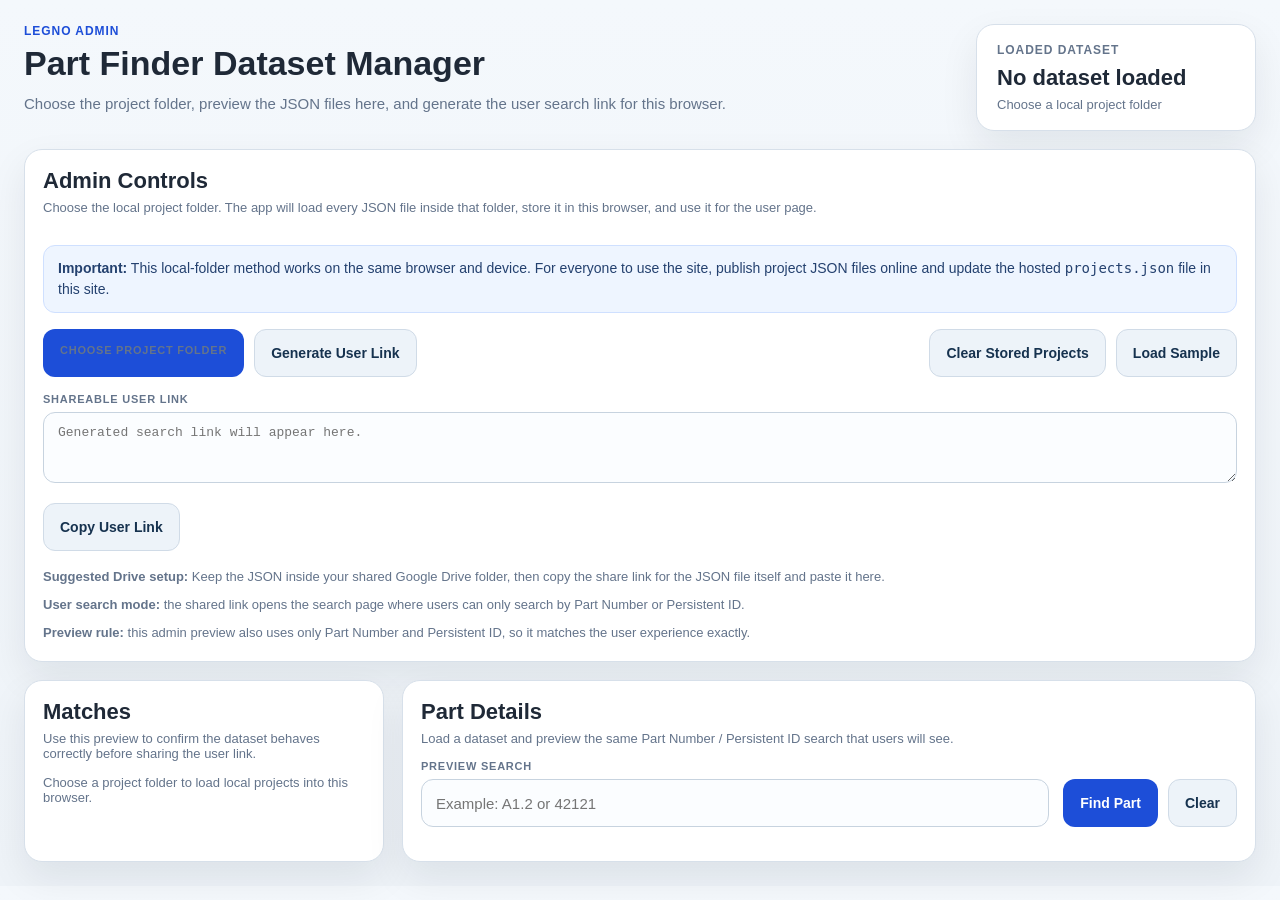
==== part-finder-web/admin.html @ a8980a0c "Add files via upload" ====
<!DOCTYPE html>
<html lang="en">
<head>
  <meta charset="UTF-8">
  <meta name="viewport" content="width=device-width, initial-scale=1.0">
  <title>LEGNO Part Finder Admin</title>
  <link rel="stylesheet" href="./styles.css">
</head>
<body data-mode="admin">
  <div class="app-shell">
    <header class="hero">
      <div>
        <p class="eyebrow">LEGNO Admin</p>
        <h1>Part Finder Dataset Manager</h1>
        <p class="hero-copy">
          Choose the project folder, preview the JSON files here, and generate the user search link for this browser.
        </p>
      </div>
      <div class="hero-card">
        <div class="hero-stat-label">Loaded Dataset</div>
        <div class="hero-stat-value" id="dataset-name">No dataset loaded</div>
        <div class="hero-stat-meta" id="dataset-meta">Choose a local project folder</div>
      </div>
    </header>

    <section class="card admin-card">
      <div class="panel-header">
        <h2>Admin Controls</h2>
        <p>
          Choose the local project folder. The app will load every JSON file inside that folder, store it in this browser, and use it for the user page.
        </p>
      </div>

      <div class="admin-alert">
        <strong>Important:</strong> This local-folder method works on the same browser and device. For everyone to use the site, publish project JSON files online and update the hosted <code>projects.json</code> file in this site.
      </div>

      <div class="admin-grid">
        <div class="toolbar-actions">
          <label class="file-button file-button-primary">
            <input id="project-folder" type="file" webkitdirectory directory multiple accept=".json,application/json">
            <span>Choose Project Folder</span>
          </label>
          <button id="generate-link-button" class="btn btn-secondary" type="button">Generate User Link</button>
        </div>

        <div class="toolbar-actions toolbar-actions-right">
          <button id="clear-projects-button" class="btn btn-secondary" type="button">Clear Stored Projects</button>
          <button id="sample-button" class="btn btn-secondary" type="button">Load Sample</button>
        </div>
      </div>

      <div class="toolbar-group generated-link">
        <label for="generated-link">Shareable User Link</label>
        <textarea id="generated-link" rows="3" readonly placeholder="Generated search link will appear here."></textarea>
      </div>

      <div class="toolbar-actions">
        <button id="copy-link-button" class="btn btn-secondary" type="button">Copy User Link</button>
      </div>

      <div class="admin-notes">
        <p><strong>Suggested Drive setup:</strong> Keep the JSON inside your shared Google Drive folder, then copy the share link for the JSON file itself and paste it here.</p>
        <p><strong>User search mode:</strong> the shared link opens the search page where users can only search by Part Number or Persistent ID.</p>
        <p><strong>Preview rule:</strong> this admin preview also uses only Part Number and Persistent ID, so it matches the user experience exactly.</p>
      </div>
    </section>

    <section class="layout-grid">
      <aside class="card results-panel">
        <div class="panel-header">
          <h2>Matches</h2>
          <p>Use this preview to confirm the dataset behaves correctly before sharing the user link.</p>
        </div>
        <p id="status-message" class="status-message">Load a dataset to preview search results.</p>
        <div id="results" class="results-list"></div>
      </aside>

      <main class="card details-panel">
        <div class="panel-header">
          <h2 id="detail-title">Part Details</h2>
          <p id="detail-subtitle">Preview the part details that users will see after searching.</p>
        </div>
        <div class="toolbar toolbar-inline">
          <div class="toolbar-group">
            <label for="part-query">Preview Search</label>
            <input id="part-query" type="text" placeholder="Example: A1.2 or 42121">
          </div>
          <div class="toolbar-actions">
            <button id="find-button" class="btn btn-primary" type="button">Find Part</button>
            <button id="clear-button" class="btn btn-secondary" type="button">Clear</button>
          </div>
        </div>
        <div id="details-grid" class="details-grid"></div>
      </main>
    </section>
  </div>

  <script src="./sample-data.js"></script>
  <script src="./app.js"></script>
</body>
</html>
---- part-finder-web/styles.css ----
:root {
  --bg: #eef3f8;
  --panel: #ffffff;
  --line: #d7e0ea;
  --text: #1f2937;
  --muted: #64748b;
  --primary: #1d4ed8;
  --primary-soft: #dbeafe;
  --result: #f8fbff;
  --shadow: 0 16px 38px rgba(15, 23, 42, 0.08);
}

* {
  box-sizing: border-box;
}

body {
  margin: 0;
  background: linear-gradient(180deg, #f4f8fc 0%, var(--bg) 100%);
  color: var(--text);
  font-family: "Segoe UI", Tahoma, sans-serif;
}

.app-shell {
  max-width: 1400px;
  margin: 0 auto;
  padding: 24px;
  display: flex;
  flex-direction: column;
  gap: 18px;
}

.hero {
  display: flex;
  justify-content: space-between;
  gap: 18px;
  align-items: stretch;
}

.eyebrow {
  margin: 0 0 8px;
  text-transform: uppercase;
  letter-spacing: 0.08em;
  font-size: 12px;
  font-weight: 700;
  color: var(--primary);
}

.hero h1 {
  margin: 0 0 10px;
  font-size: 34px;
  line-height: 1.05;
}

.hero-copy {
  margin: 0;
  max-width: 720px;
  color: var(--muted);
  font-size: 15px;
  line-height: 1.55;
}

.hero-card,
.card {
  background: var(--panel);
  border: 1px solid var(--line);
  border-radius: 18px;
  box-shadow: var(--shadow);
}

.hero-card {
  min-width: 280px;
  padding: 18px 20px;
  display: flex;
  flex-direction: column;
  justify-content: center;
}

.hero-stat-label {
  font-size: 12px;
  text-transform: uppercase;
  letter-spacing: 0.08em;
  color: var(--muted);
  font-weight: 700;
}

.hero-stat-value {
  margin-top: 8px;
  font-size: 22px;
  font-weight: 800;
}

.hero-stat-meta {
  margin-top: 6px;
  font-size: 13px;
  color: var(--muted);
}

.card {
  padding: 18px;
}

.toolbar {
  display: grid;
  grid-template-columns: minmax(280px, 1fr) auto auto;
  gap: 14px;
  align-items: end;
}

.toolbar-user {
  grid-template-columns: minmax(320px, 1fr) auto;
}

.toolbar-inline {
  margin-bottom: 16px;
  padding: 0;
  box-shadow: none;
  border: none;
  background: transparent;
  grid-template-columns: minmax(260px, 1fr) auto;
}

.toolbar-group label,
.file-button span {
  display: block;
  margin-bottom: 7px;
  font-size: 11px;
  font-weight: 800;
  text-transform: uppercase;
  letter-spacing: 0.07em;
  color: var(--muted);
}

.toolbar-group input {
  width: 100%;
  min-height: 48px;
  border: 1px solid #c7d3df;
  border-radius: 12px;
  padding: 0 14px;
  font-size: 15px;
  background: #fbfdff;
}

.select-input {
  width: 100%;
  min-height: 48px;
  border: 1px solid #c7d3df;
  border-radius: 12px;
  padding: 0 14px;
  font-size: 15px;
  background: #fbfdff;
  color: var(--text);
}

.toolbar-actions {
  display: flex;
  gap: 10px;
  flex-wrap: wrap;
}

.toolbar-actions-right {
  justify-content: flex-end;
}

.btn,
.file-button {
  min-height: 48px;
  border-radius: 12px;
  border: 1px solid transparent;
  padding: 0 16px;
  font-size: 14px;
  font-weight: 700;
  cursor: pointer;
}

.btn-primary {
  background: var(--primary);
  color: #fff;
}

.btn-secondary,
.file-button {
  background: #edf3f9;
  color: #16324f;
  border-color: #d0dbe7;
}

.file-button-primary {
  background: var(--primary);
  color: #fff;
  border-color: transparent;
}

.file-button {
  display: inline-flex;
  align-items: center;
  justify-content: center;
  position: relative;
  overflow: hidden;
}

.file-button input {
  position: absolute;
  inset: 0;
  opacity: 0;
  cursor: pointer;
}

.layout-grid {
  display: grid;
  grid-template-columns: 360px 1fr;
  gap: 18px;
}

.source-card {
  padding-top: 14px;
  padding-bottom: 14px;
}

.project-card {
  padding-top: 16px;
  padding-bottom: 14px;
}

.project-help {
  margin: 10px 0 0;
  color: var(--muted);
  font-size: 13px;
}

.panel-header h2 {
  margin: 0 0 6px;
  font-size: 22px;
}

.panel-header.compact h2 {
  font-size: 18px;
}

.panel-header p {
  margin: 0 0 14px;
  color: var(--muted);
  font-size: 13px;
}

.status-message {
  margin: 0 0 14px;
  font-size: 13px;
  color: var(--muted);
}

.results-list {
  display: flex;
  flex-direction: column;
  gap: 10px;
  max-height: 680px;
  overflow: auto;
  padding-right: 4px;
}

.result-card {
  padding: 12px;
  border-radius: 14px;
  border: 1px solid #dce6f1;
  background: var(--result);
  cursor: pointer;
  transition: 0.15s ease;
}

.result-card:hover {
  border-color: #9dbbf2;
  background: #eff6ff;
}

.result-card.active {
  border-color: var(--primary);
  background: var(--primary-soft);
}

.result-code {
  font-size: 16px;
  font-weight: 800;
  margin-bottom: 4px;
}

.result-line {
  font-size: 12px;
  color: #46566b;
  line-height: 1.45;
}

.details-grid {
  display: grid;
  grid-template-columns: repeat(3, minmax(0, 1fr));
  gap: 12px;
}

.detail-card {
  padding: 12px;
  border-radius: 14px;
  border: 1px solid #e0e7ef;
  background: #f9fbfd;
}

.detail-key {
  font-size: 11px;
  font-weight: 800;
  text-transform: uppercase;
  letter-spacing: 0.07em;
  color: var(--muted);
  margin-bottom: 7px;
}

.detail-value {
  font-size: 14px;
  line-height: 1.45;
  word-break: break-word;
}

.json-example {
  margin: 0;
  background: #0f172a;
  color: #e2e8f0;
  border-radius: 14px;
  padding: 16px;
  overflow: auto;
  font-size: 12px;
  line-height: 1.6;
}

.admin-card {
  display: flex;
  flex-direction: column;
  gap: 16px;
}

.admin-alert {
  border: 1px solid #cfe0ff;
  background: #eef5ff;
  color: #24416f;
  border-radius: 12px;
  padding: 12px 14px;
  font-size: 14px;
  line-height: 1.5;
}

.admin-grid {
  display: grid;
  grid-template-columns: auto auto;
  gap: 14px;
  align-items: end;
  justify-content: space-between;
}

.generated-link textarea {
  width: 100%;
  border: 1px solid #c7d3df;
  border-radius: 12px;
  background: #fbfdff;
  padding: 12px 14px;
  font-family: Consolas, "Courier New", monospace;
  font-size: 13px;
  resize: vertical;
}

.admin-notes {
  display: grid;
  gap: 8px;
  color: var(--muted);
  font-size: 13px;
  line-height: 1.55;
}

.admin-notes p {
  margin: 0;
}

@media (max-width: 1120px) {
  .layout-grid {
    grid-template-columns: 1fr;
  }

  .details-grid {
    grid-template-columns: repeat(2, minmax(0, 1fr));
  }
}

@media (max-width: 920px) {
  .hero,
  .toolbar,
  .admin-grid {
    grid-template-columns: 1fr;
    display: grid;
  }

  .hero-card {
    min-width: 0;
  }

  .toolbar-actions-right {
    justify-content: flex-start;
  }
}

@media (max-width: 640px) {
  .app-shell {
    padding: 16px;
  }

  .details-grid {
    grid-template-columns: 1fr;
  }
}
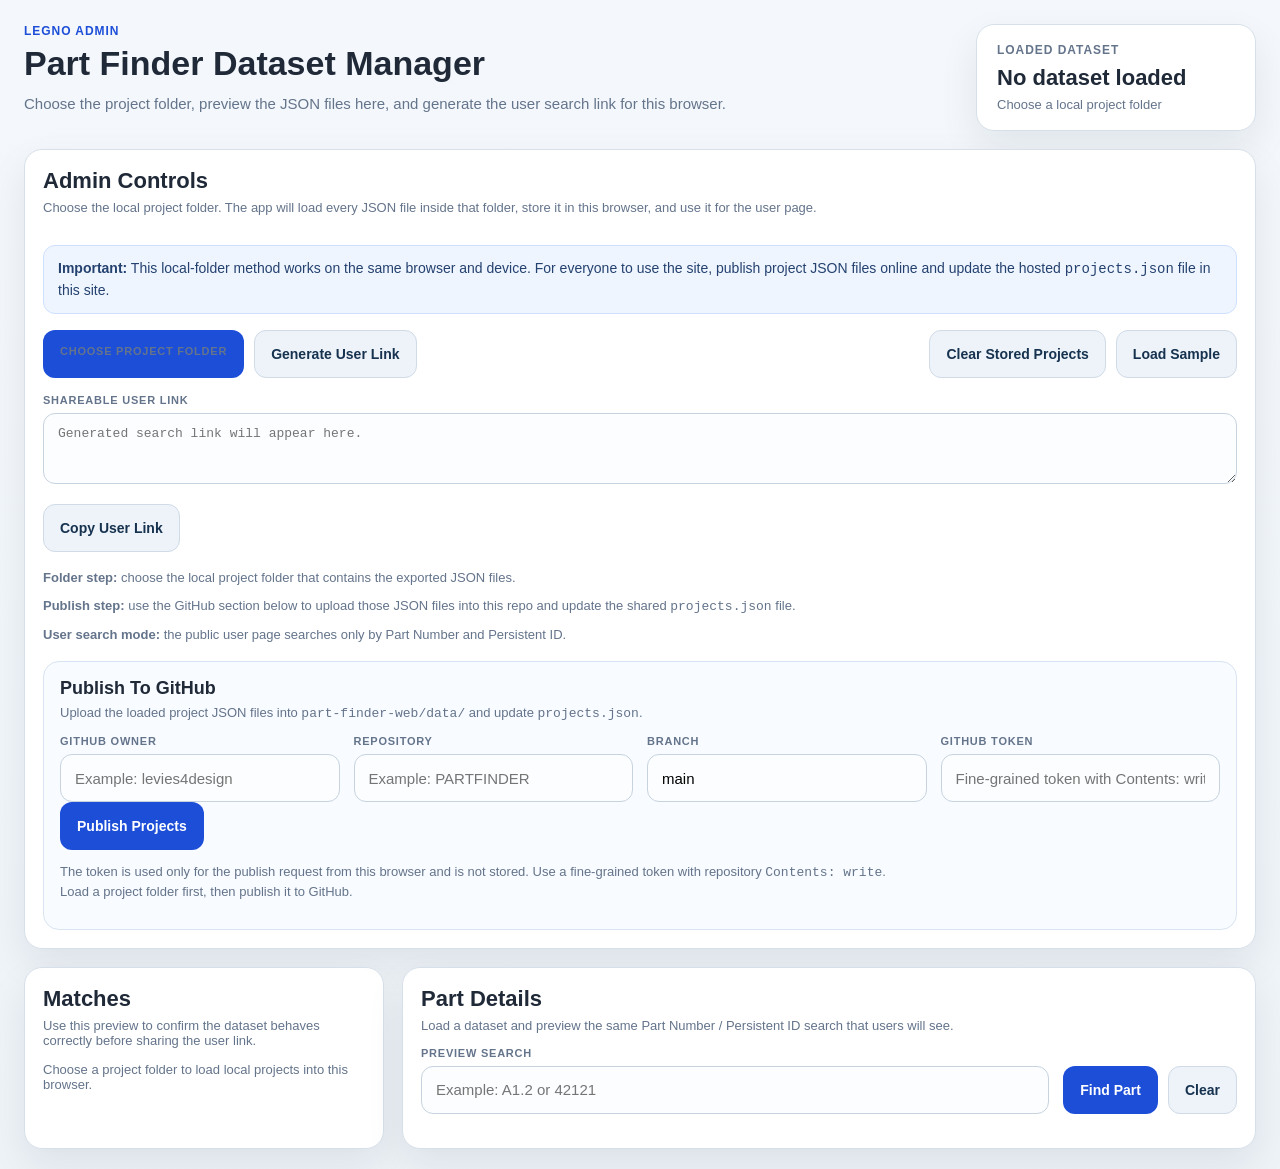
==== commit 4613d51c: "Add files via upload" ====
--- a/part-finder-web/admin.html
+++ b/part-finder-web/admin.html
@@ -60,9 +60,44 @@
       </div>
 
       <div class="admin-notes">
-        <p><strong>Suggested Drive setup:</strong> Keep the JSON inside your shared Google Drive folder, then copy the share link for the JSON file itself and paste it here.</p>
-        <p><strong>User search mode:</strong> the shared link opens the search page where users can only search by Part Number or Persistent ID.</p>
-        <p><strong>Preview rule:</strong> this admin preview also uses only Part Number and Persistent ID, so it matches the user experience exactly.</p>
+        <p><strong>Folder step:</strong> choose the local project folder that contains the exported JSON files.</p>
+        <p><strong>Publish step:</strong> use the GitHub section below to upload those JSON files into this repo and update the shared <code>projects.json</code> file.</p>
+        <p><strong>User search mode:</strong> the public user page searches only by Part Number and Persistent ID.</p>
+      </div>
+
+      <div class="github-publish card">
+        <div class="panel-header compact">
+          <h2>Publish To GitHub</h2>
+          <p>Upload the loaded project JSON files into <code>part-finder-web/data/</code> and update <code>projects.json</code>.</p>
+        </div>
+
+        <div class="github-grid">
+          <div class="toolbar-group">
+            <label for="github-owner">GitHub Owner</label>
+            <input id="github-owner" type="text" placeholder="Example: levies4design">
+          </div>
+          <div class="toolbar-group">
+            <label for="github-repo">Repository</label>
+            <input id="github-repo" type="text" placeholder="Example: PARTFINDER">
+          </div>
+          <div class="toolbar-group">
+            <label for="github-branch">Branch</label>
+            <input id="github-branch" type="text" placeholder="main">
+          </div>
+          <div class="toolbar-group github-token-group">
+            <label for="github-token">GitHub Token</label>
+            <input id="github-token" type="password" placeholder="Fine-grained token with Contents: write">
+          </div>
+        </div>
+
+        <div class="toolbar-actions">
+          <button id="publish-github-button" class="btn btn-primary" type="button">Publish Projects</button>
+        </div>
+
+        <p class="github-note">
+          The token is used only for the publish request from this browser and is not stored. Use a fine-grained token with repository <code>Contents: write</code>.
+        </p>
+        <p id="github-publish-status" class="status-message">Load a project folder first, then publish it to GitHub.</p>
       </div>
     </section>
 
--- a/part-finder-web/styles.css
+++ b/part-finder-web/styles.css
@@ -334,6 +334,14 @@
   gap: 16px;
 }
 
+.github-publish {
+  padding: 16px;
+  border-radius: 16px;
+  background: #f8fbff;
+  border: 1px solid #d8e4f2;
+  box-shadow: none;
+}
+
 .admin-alert {
   border: 1px solid #cfe0ff;
   background: #eef5ff;
@@ -352,6 +360,24 @@
   justify-content: space-between;
 }
 
+.github-grid {
+  display: grid;
+  grid-template-columns: repeat(4, minmax(0, 1fr));
+  gap: 14px;
+  align-items: end;
+}
+
+.github-token-group {
+  grid-column: span 1;
+}
+
+.github-note {
+  margin: 12px 0 0;
+  color: var(--muted);
+  font-size: 13px;
+  line-height: 1.55;
+}
+
 .generated-link textarea {
   width: 100%;
   border: 1px solid #c7d3df;
@@ -388,7 +414,8 @@
 @media (max-width: 920px) {
   .hero,
   .toolbar,
-  .admin-grid {
+  .admin-grid,
+  .github-grid {
     grid-template-columns: 1fr;
     display: grid;
   }
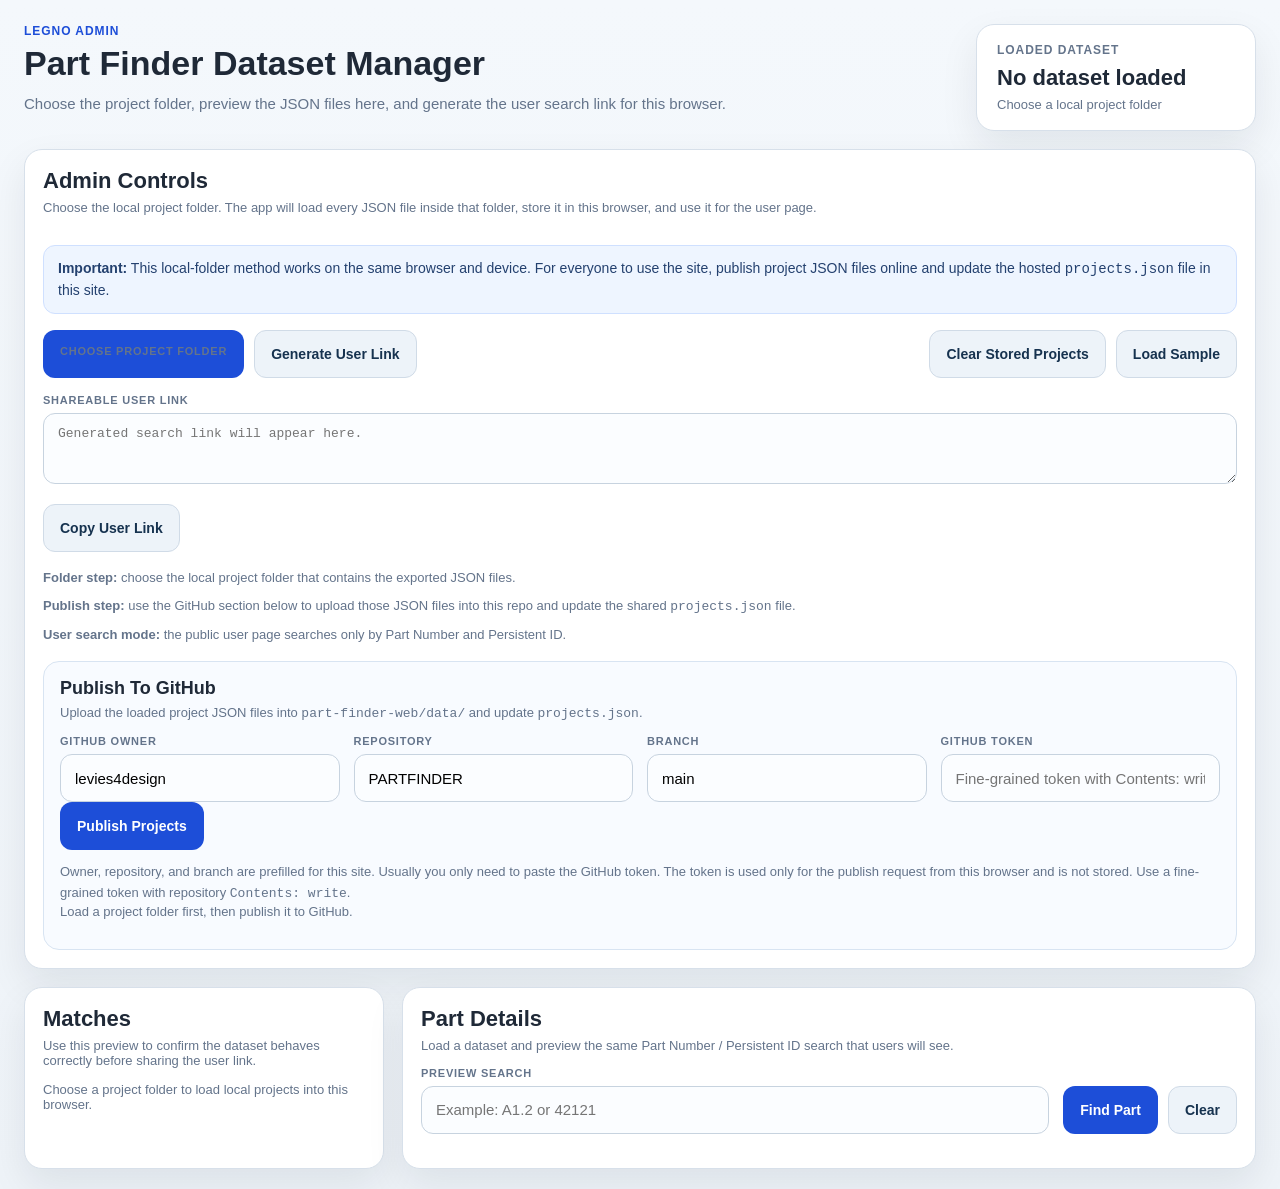
==== commit 5df187bd: "Update admin.html" ====
--- a/part-finder-web/admin.html
+++ b/part-finder-web/admin.html
@@ -95,7 +95,7 @@
         </div>
 
         <p class="github-note">
-          The token is used only for the publish request from this browser and is not stored. Use a fine-grained token with repository <code>Contents: write</code>.
+          Owner, repository, and branch are prefilled for this site. Usually you only need to paste the GitHub token. The token is used only for the publish request from this browser and is not stored. Use a fine-grained token with repository <code>Contents: write</code>.
         </p>
         <p id="github-publish-status" class="status-message">Load a project folder first, then publish it to GitHub.</p>
       </div>
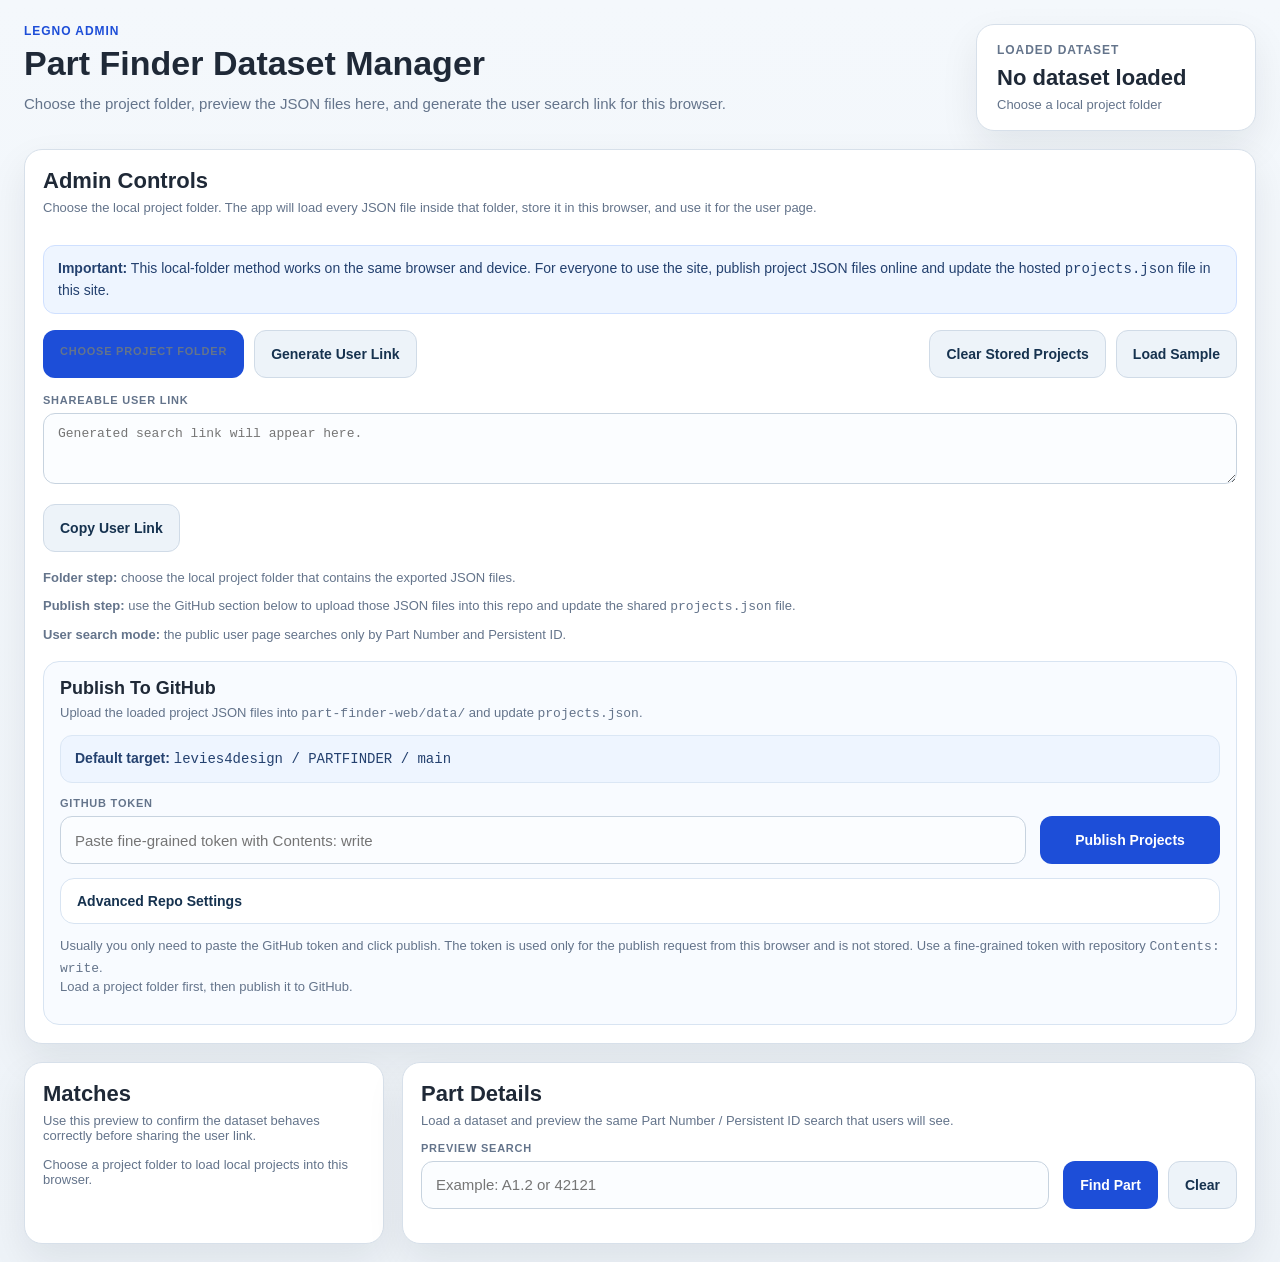
==== commit 5a97b80c: "Add files via upload" ====
--- a/part-finder-web/admin.html
+++ b/part-finder-web/admin.html
@@ -71,31 +71,42 @@
           <p>Upload the loaded project JSON files into <code>part-finder-web/data/</code> and update <code>projects.json</code>.</p>
         </div>
 
-        <div class="github-grid">
-          <div class="toolbar-group">
-            <label for="github-owner">GitHub Owner</label>
-            <input id="github-owner" type="text" placeholder="Example: levies4design">
+        <div class="github-main">
+          <div class="github-defaults">
+            <strong>Default target:</strong> <code>levies4design / PARTFINDER / main</code>
           </div>
-          <div class="toolbar-group">
-            <label for="github-repo">Repository</label>
-            <input id="github-repo" type="text" placeholder="Example: PARTFINDER">
-          </div>
-          <div class="toolbar-group">
-            <label for="github-branch">Branch</label>
-            <input id="github-branch" type="text" placeholder="main">
-          </div>
-          <div class="toolbar-group github-token-group">
-            <label for="github-token">GitHub Token</label>
-            <input id="github-token" type="password" placeholder="Fine-grained token with Contents: write">
+
+          <div class="github-token-row">
+            <div class="toolbar-group github-token-group">
+              <label for="github-token">GitHub Token</label>
+              <input id="github-token" type="password" placeholder="Paste fine-grained token with Contents: write">
+            </div>
+            <div class="toolbar-actions github-publish-actions">
+              <button id="publish-github-button" class="btn btn-primary" type="button">Publish Projects</button>
+            </div>
           </div>
         </div>
 
-        <div class="toolbar-actions">
-          <button id="publish-github-button" class="btn btn-primary" type="button">Publish Projects</button>
-        </div>
+        <details class="github-advanced">
+          <summary>Advanced Repo Settings</summary>
+          <div class="github-grid">
+            <div class="toolbar-group">
+              <label for="github-owner">GitHub Owner</label>
+              <input id="github-owner" type="text" placeholder="Example: levies4design">
+            </div>
+            <div class="toolbar-group">
+              <label for="github-repo">Repository</label>
+              <input id="github-repo" type="text" placeholder="Example: PARTFINDER">
+            </div>
+            <div class="toolbar-group">
+              <label for="github-branch">Branch</label>
+              <input id="github-branch" type="text" placeholder="main">
+            </div>
+          </div>
+        </details>
 
         <p class="github-note">
-          Owner, repository, and branch are prefilled for this site. Usually you only need to paste the GitHub token. The token is used only for the publish request from this browser and is not stored. Use a fine-grained token with repository <code>Contents: write</code>.
+          Usually you only need to paste the GitHub token and click publish. The token is used only for the publish request from this browser and is not stored. Use a fine-grained token with repository <code>Contents: write</code>.
         </p>
         <p id="github-publish-status" class="status-message">Load a project folder first, then publish it to GitHub.</p>
       </div>
--- a/part-finder-web/styles.css
+++ b/part-finder-web/styles.css
@@ -342,6 +342,29 @@
   box-shadow: none;
 }
 
+.github-main {
+  display: flex;
+  flex-direction: column;
+  gap: 14px;
+}
+
+.github-defaults {
+  border: 1px solid #dbe7f5;
+  background: #eef5ff;
+  color: #24416f;
+  border-radius: 12px;
+  padding: 12px 14px;
+  font-size: 14px;
+  line-height: 1.5;
+}
+
+.github-token-row {
+  display: grid;
+  grid-template-columns: minmax(320px, 1fr) auto;
+  gap: 14px;
+  align-items: end;
+}
+
 .admin-alert {
   border: 1px solid #cfe0ff;
   background: #eef5ff;
@@ -362,13 +385,50 @@
 
 .github-grid {
   display: grid;
-  grid-template-columns: repeat(4, minmax(0, 1fr));
+  grid-template-columns: repeat(3, minmax(0, 1fr));
   gap: 14px;
   align-items: end;
 }
 
+.github-publish-actions {
+  align-items: flex-end;
+}
+
+.github-publish-actions .btn {
+  min-width: 180px;
+}
+
 .github-token-group {
-  grid-column: span 1;
+  margin: 0;
+}
+
+.github-advanced {
+  margin-top: 14px;
+  border: 1px solid #d8e4f2;
+  border-radius: 14px;
+  background: #ffffff;
+  overflow: hidden;
+}
+
+.github-advanced summary {
+  cursor: pointer;
+  list-style: none;
+  padding: 14px 16px;
+  font-size: 14px;
+  font-weight: 800;
+  color: #16324f;
+}
+
+.github-advanced summary::-webkit-details-marker {
+  display: none;
+}
+
+.github-advanced[open] summary {
+  border-bottom: 1px solid #e1ebf5;
+}
+
+.github-advanced .github-grid {
+  padding: 16px;
 }
 
 .github-note {
@@ -424,6 +484,10 @@
     min-width: 0;
   }
 
+  .github-token-row {
+    grid-template-columns: 1fr;
+  }
+
   .toolbar-actions-right {
     justify-content: flex-start;
   }
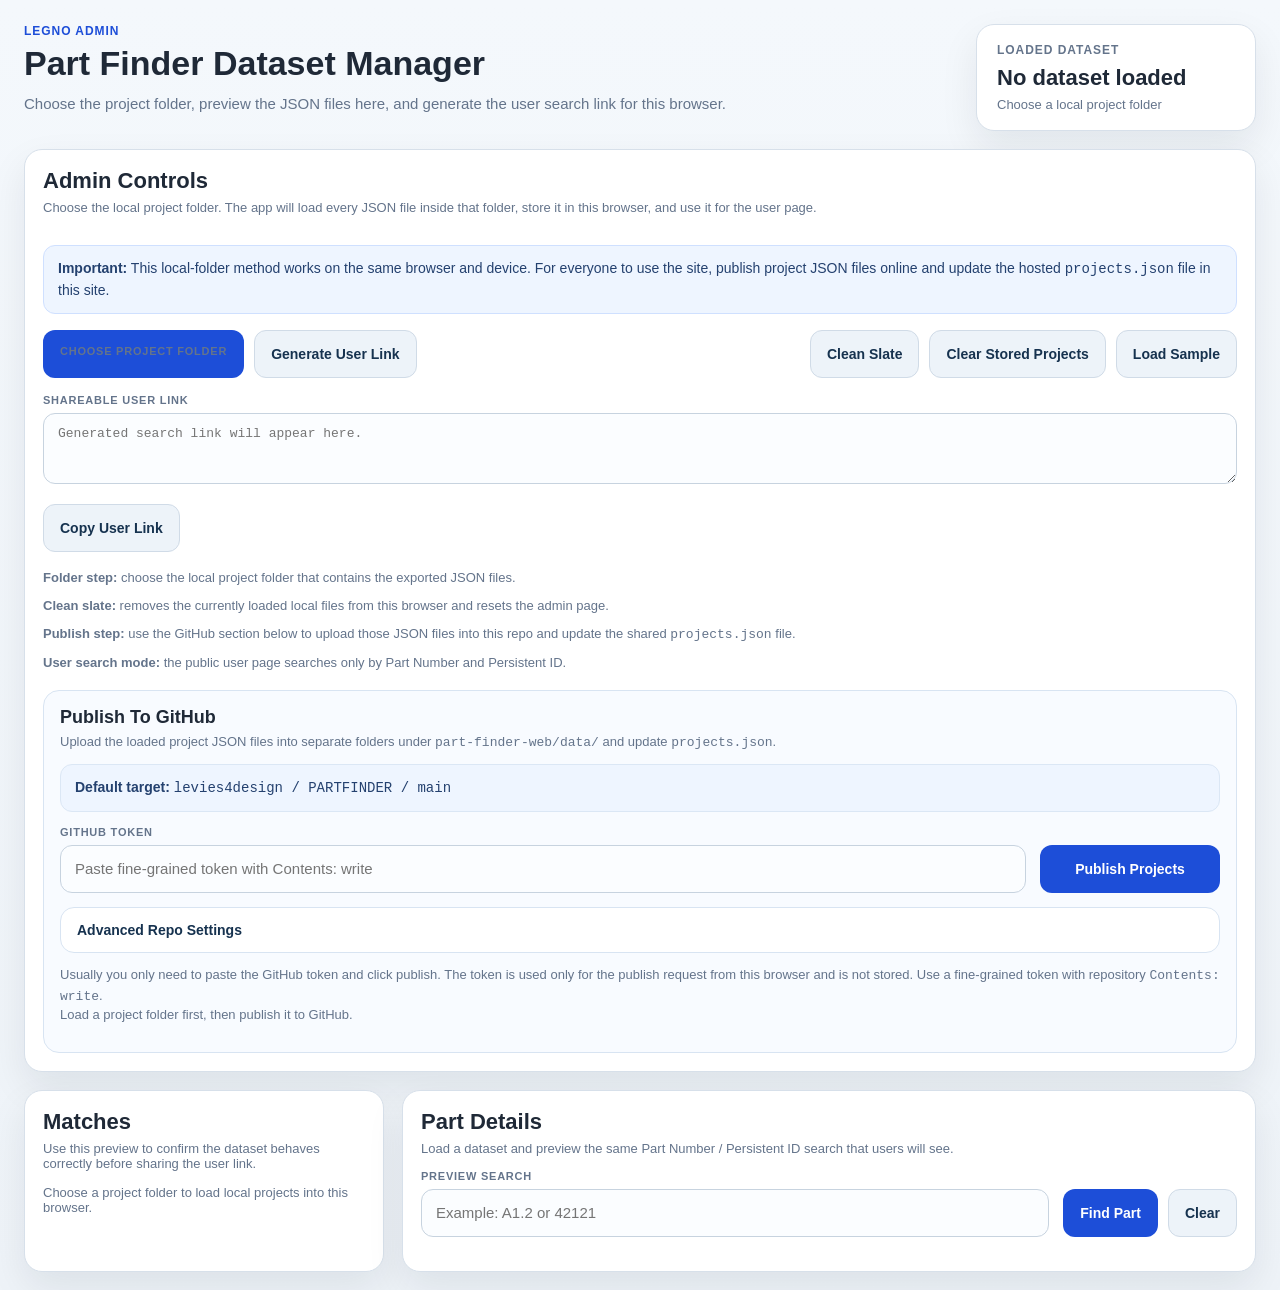
==== commit de298511: "Add files via upload" ====
--- a/part-finder-web/admin.html
+++ b/part-finder-web/admin.html
@@ -45,6 +45,7 @@
         </div>
 
         <div class="toolbar-actions toolbar-actions-right">
+          <button id="clean-slate-button" class="btn btn-secondary" type="button">Clean Slate</button>
           <button id="clear-projects-button" class="btn btn-secondary" type="button">Clear Stored Projects</button>
           <button id="sample-button" class="btn btn-secondary" type="button">Load Sample</button>
         </div>
@@ -61,6 +62,7 @@
 
       <div class="admin-notes">
         <p><strong>Folder step:</strong> choose the local project folder that contains the exported JSON files.</p>
+        <p><strong>Clean slate:</strong> removes the currently loaded local files from this browser and resets the admin page.</p>
         <p><strong>Publish step:</strong> use the GitHub section below to upload those JSON files into this repo and update the shared <code>projects.json</code> file.</p>
         <p><strong>User search mode:</strong> the public user page searches only by Part Number and Persistent ID.</p>
       </div>
@@ -68,7 +70,7 @@
       <div class="github-publish card">
         <div class="panel-header compact">
           <h2>Publish To GitHub</h2>
-          <p>Upload the loaded project JSON files into <code>part-finder-web/data/</code> and update <code>projects.json</code>.</p>
+          <p>Upload the loaded project JSON files into separate folders under <code>part-finder-web/data/</code> and update <code>projects.json</code>.</p>
         </div>
 
         <div class="github-main">
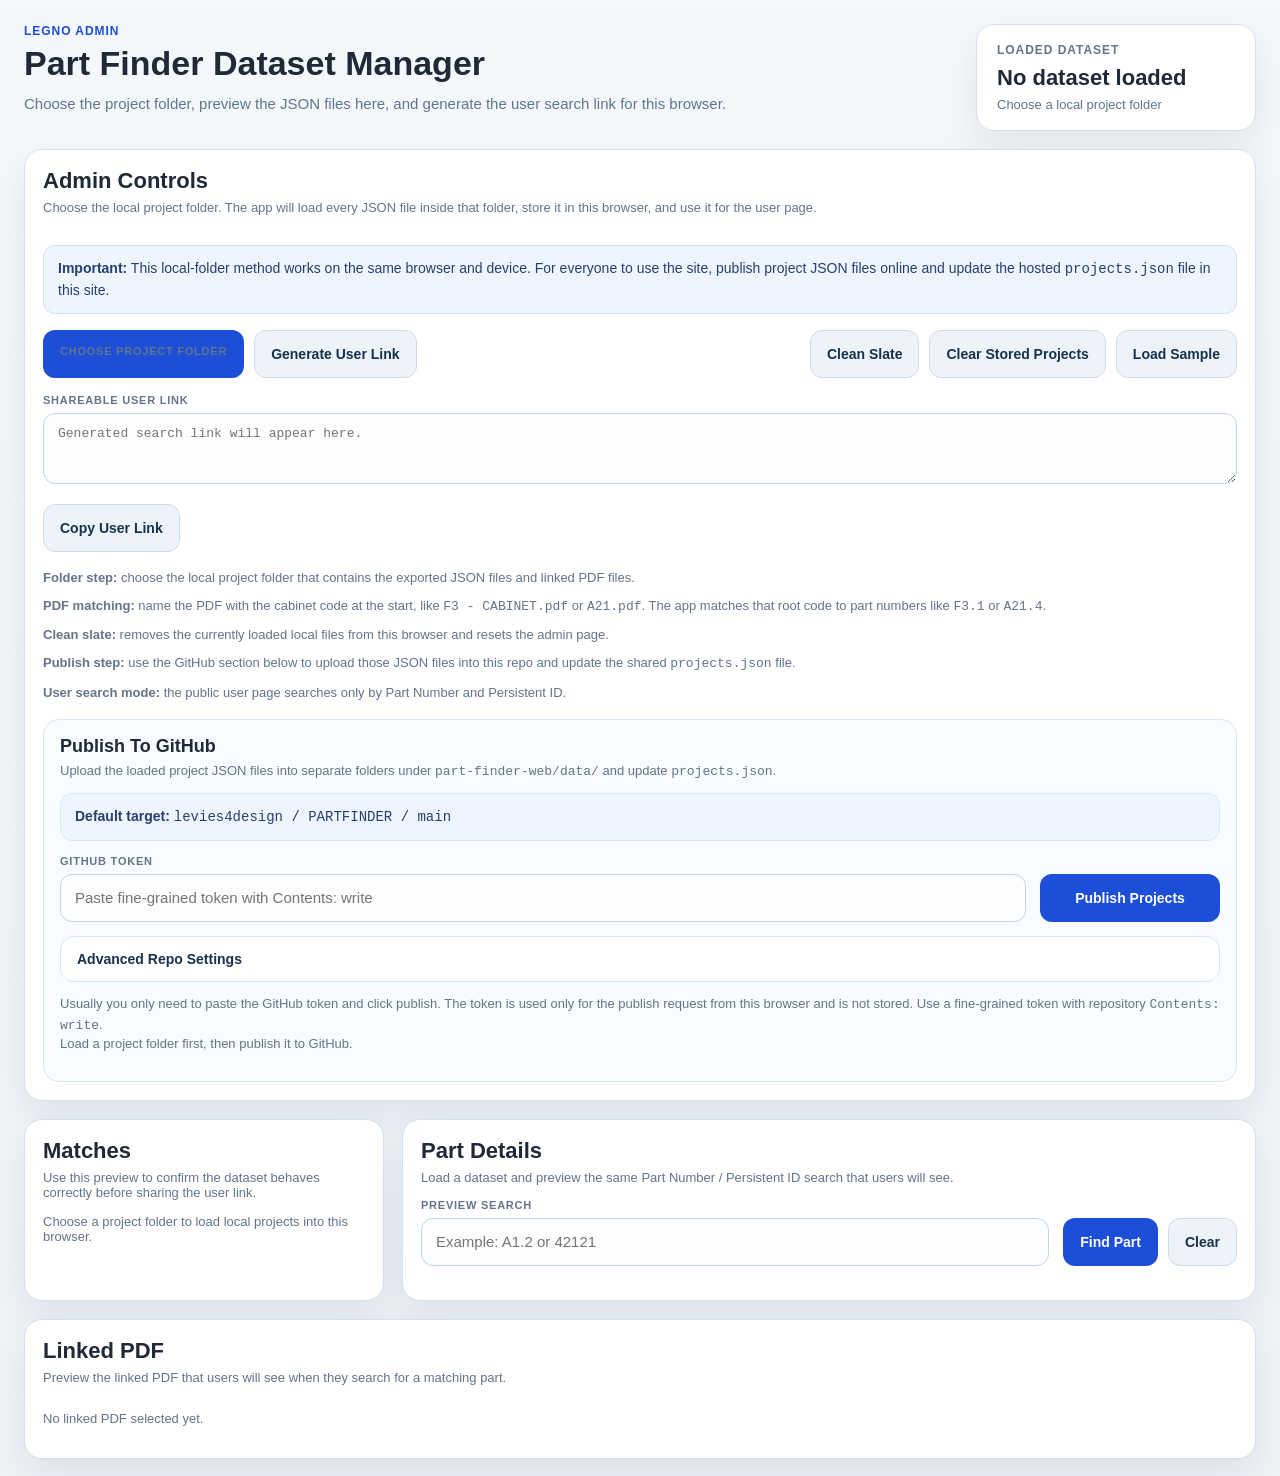
==== commit 9885d5f2: "Add files via upload" ====
--- a/part-finder-web/admin.html
+++ b/part-finder-web/admin.html
@@ -38,7 +38,7 @@
       <div class="admin-grid">
         <div class="toolbar-actions">
           <label class="file-button file-button-primary">
-            <input id="project-folder" type="file" webkitdirectory directory multiple accept=".json,application/json">
+            <input id="project-folder" type="file" webkitdirectory directory multiple accept=".json,application/json,.pdf,application/pdf">
             <span>Choose Project Folder</span>
           </label>
           <button id="generate-link-button" class="btn btn-secondary" type="button">Generate User Link</button>
@@ -61,7 +61,8 @@
       </div>
 
       <div class="admin-notes">
-        <p><strong>Folder step:</strong> choose the local project folder that contains the exported JSON files.</p>
+        <p><strong>Folder step:</strong> choose the local project folder that contains the exported JSON files and linked PDF files.</p>
+        <p><strong>PDF matching:</strong> name the PDF with the cabinet code at the start, like <code>F3 - CABINET.pdf</code> or <code>A21.pdf</code>. The app matches that root code to part numbers like <code>F3.1</code> or <code>A21.4</code>.</p>
         <p><strong>Clean slate:</strong> removes the currently loaded local files from this browser and resets the admin page.</p>
         <p><strong>Publish step:</strong> use the GitHub section below to upload those JSON files into this repo and update the shared <code>projects.json</code> file.</p>
         <p><strong>User search mode:</strong> the public user page searches only by Part Number and Persistent ID.</p>
@@ -142,6 +143,20 @@
         <div id="details-grid" class="details-grid"></div>
       </main>
     </section>
+
+    <section class="card pdf-panel">
+      <div class="panel-header">
+        <h2 id="pdf-title">Linked PDF</h2>
+        <p id="pdf-subtitle">Preview the linked PDF that users will see when they search for a matching part.</p>
+      </div>
+      <p id="pdf-status" class="status-message">No linked PDF selected yet.</p>
+      <div id="pdf-viewer" class="pdf-viewer is-hidden">
+        <div class="pdf-actions">
+          <a id="pdf-open-link" class="btn btn-secondary" href="#" target="_blank" rel="noopener noreferrer">Open PDF in New Tab</a>
+        </div>
+        <iframe id="pdf-frame" title="Linked PDF Preview"></iframe>
+      </div>
+    </section>
   </div>
 
   <script src="./sample-data.js"></script>
--- a/part-finder-web/styles.css
+++ b/part-finder-web/styles.css
@@ -317,6 +317,35 @@
   word-break: break-word;
 }
 
+.pdf-panel {
+  display: flex;
+  flex-direction: column;
+  gap: 12px;
+}
+
+.pdf-viewer {
+  display: flex;
+  flex-direction: column;
+  gap: 12px;
+}
+
+.pdf-viewer.is-hidden {
+  display: none;
+}
+
+.pdf-actions {
+  display: flex;
+  justify-content: flex-end;
+}
+
+.pdf-viewer iframe {
+  width: 100%;
+  min-height: 760px;
+  border: 1px solid #dce6f1;
+  border-radius: 14px;
+  background: #f7fafc;
+}
+
 .json-example {
   margin: 0;
   background: #0f172a;
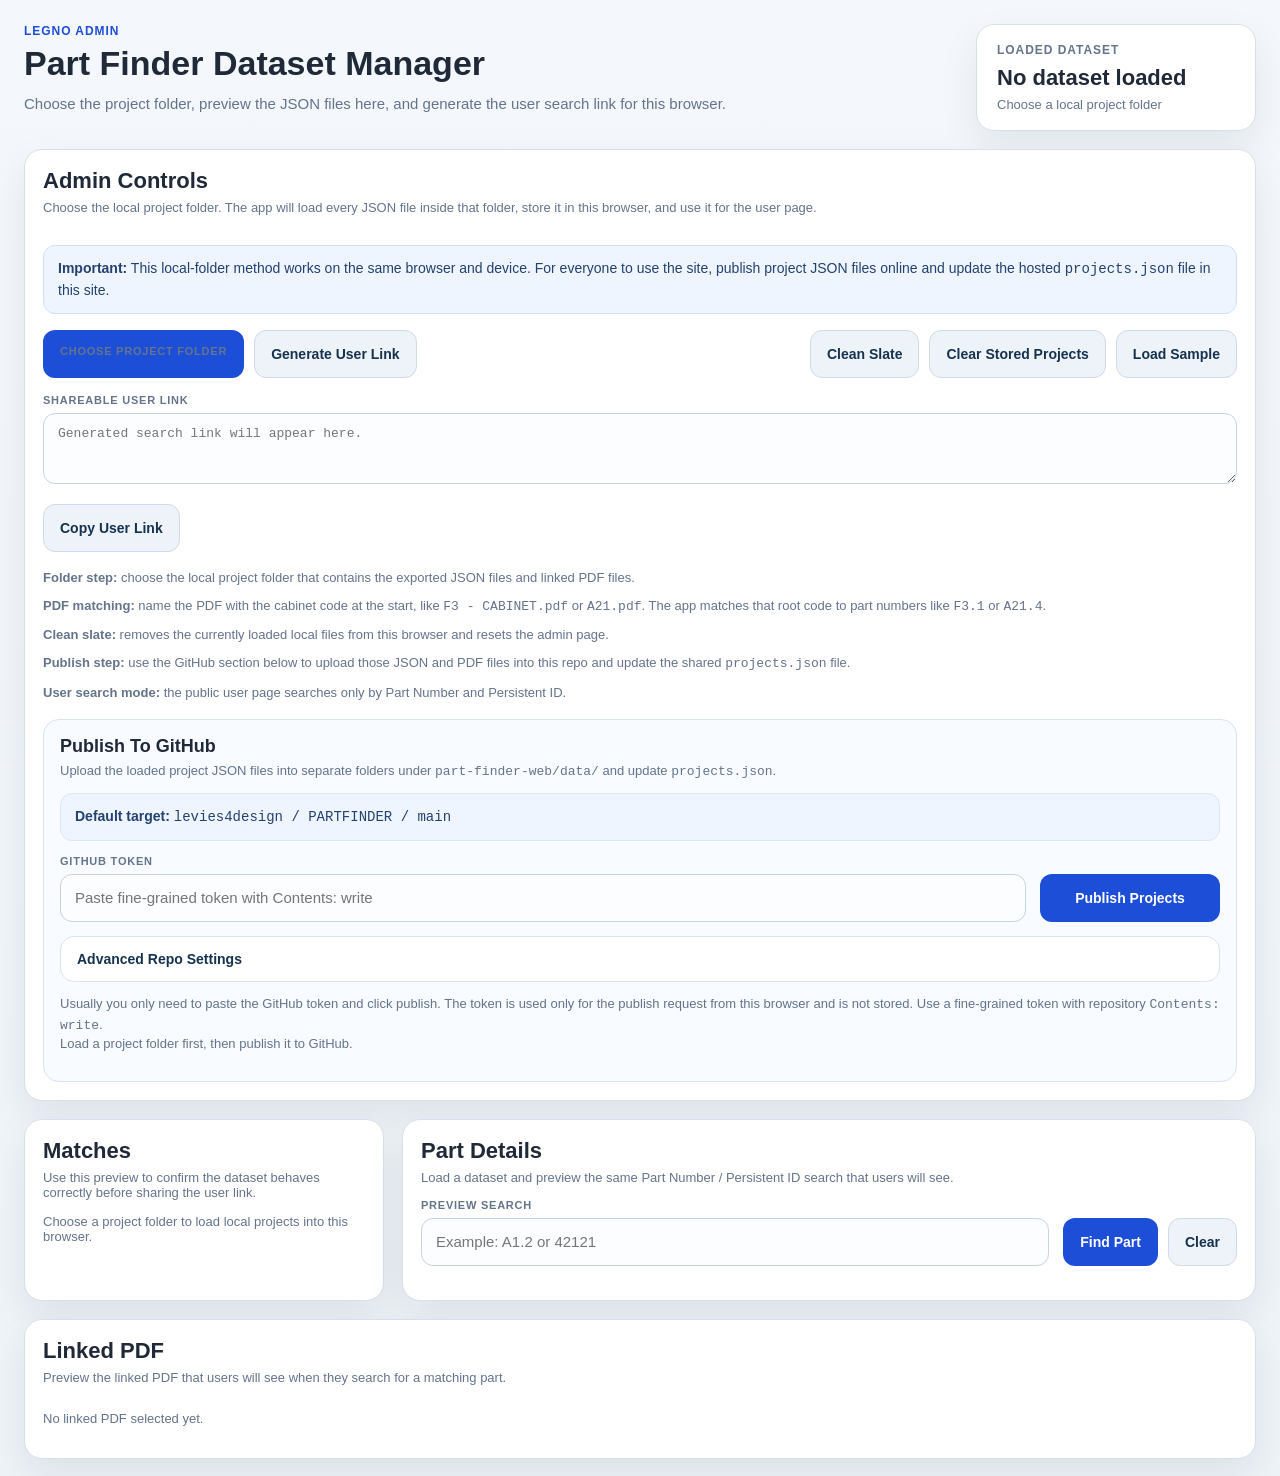
==== commit c5ed5924: "Add files via upload" ====
--- a/part-finder-web/admin.html
+++ b/part-finder-web/admin.html
@@ -64,7 +64,7 @@
         <p><strong>Folder step:</strong> choose the local project folder that contains the exported JSON files and linked PDF files.</p>
         <p><strong>PDF matching:</strong> name the PDF with the cabinet code at the start, like <code>F3 - CABINET.pdf</code> or <code>A21.pdf</code>. The app matches that root code to part numbers like <code>F3.1</code> or <code>A21.4</code>.</p>
         <p><strong>Clean slate:</strong> removes the currently loaded local files from this browser and resets the admin page.</p>
-        <p><strong>Publish step:</strong> use the GitHub section below to upload those JSON files into this repo and update the shared <code>projects.json</code> file.</p>
+        <p><strong>Publish step:</strong> use the GitHub section below to upload those JSON and PDF files into this repo and update the shared <code>projects.json</code> file.</p>
         <p><strong>User search mode:</strong> the public user page searches only by Part Number and Persistent ID.</p>
       </div>
 
